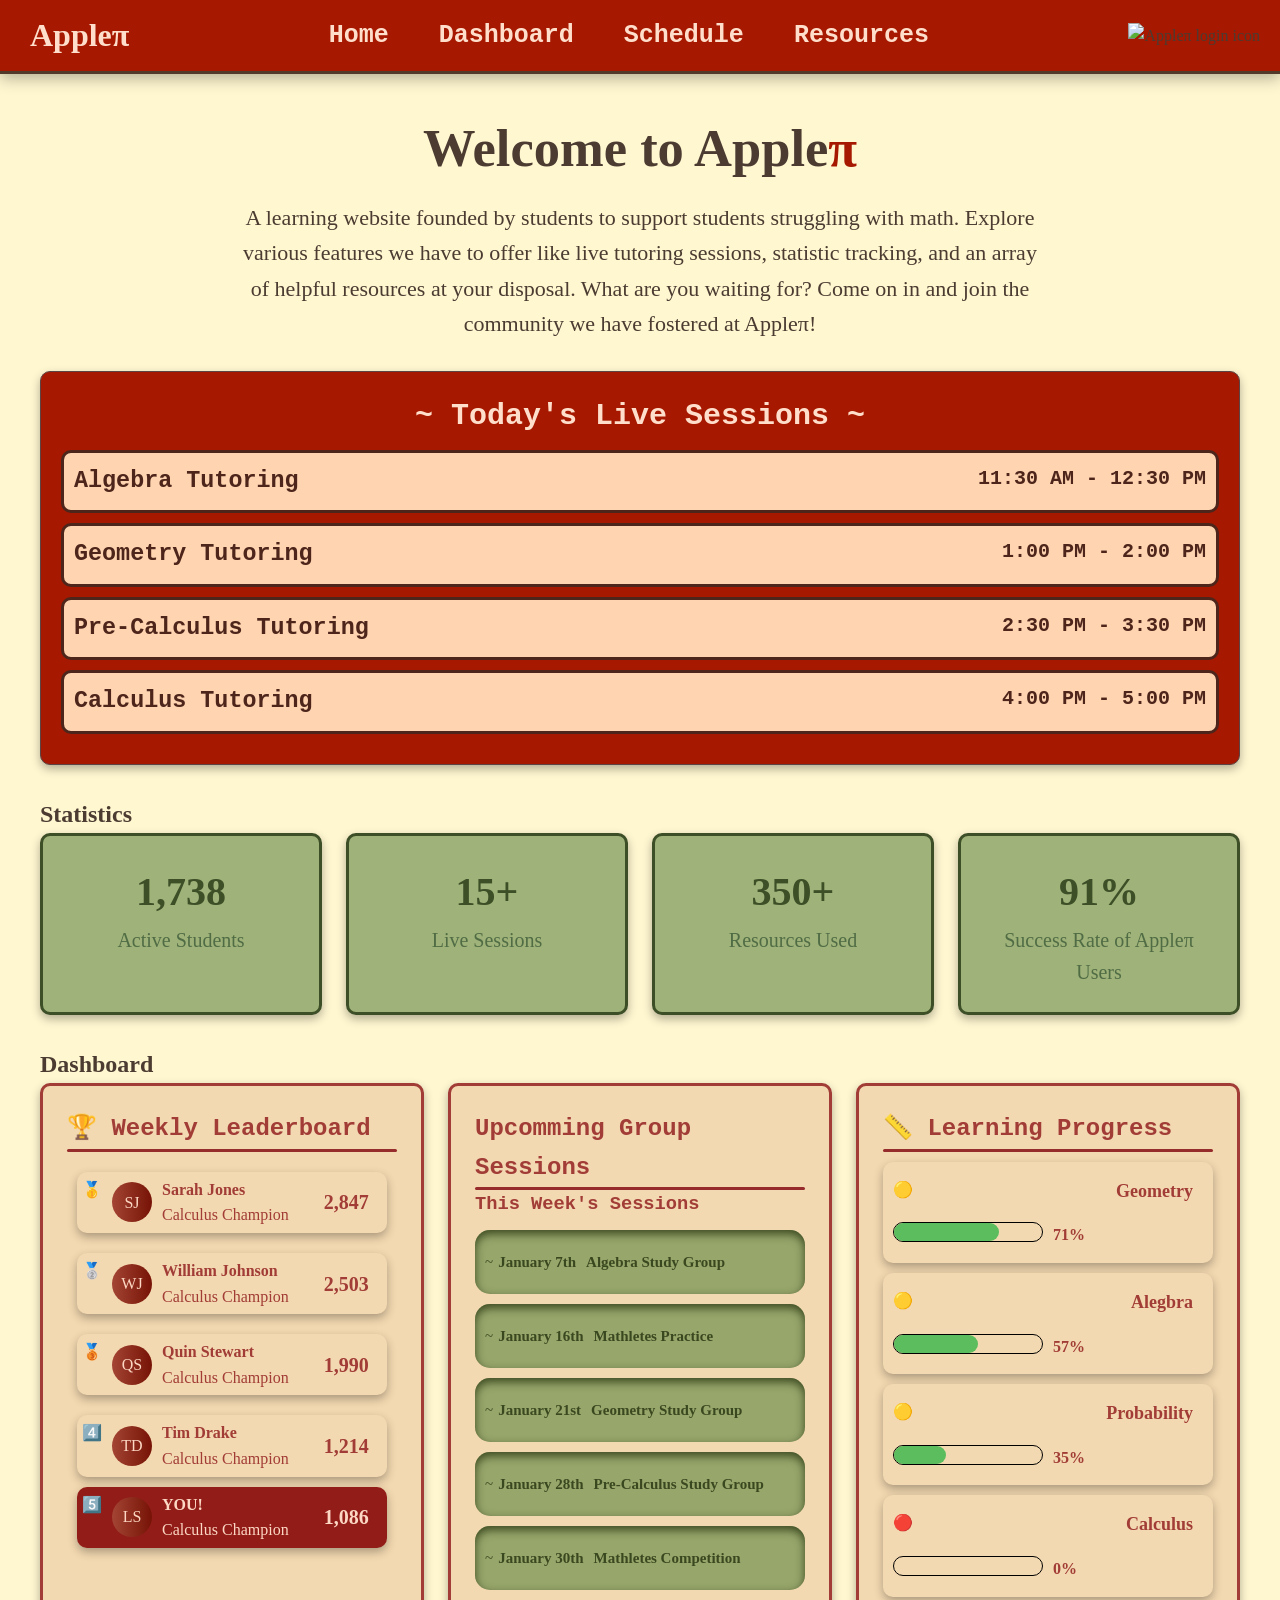
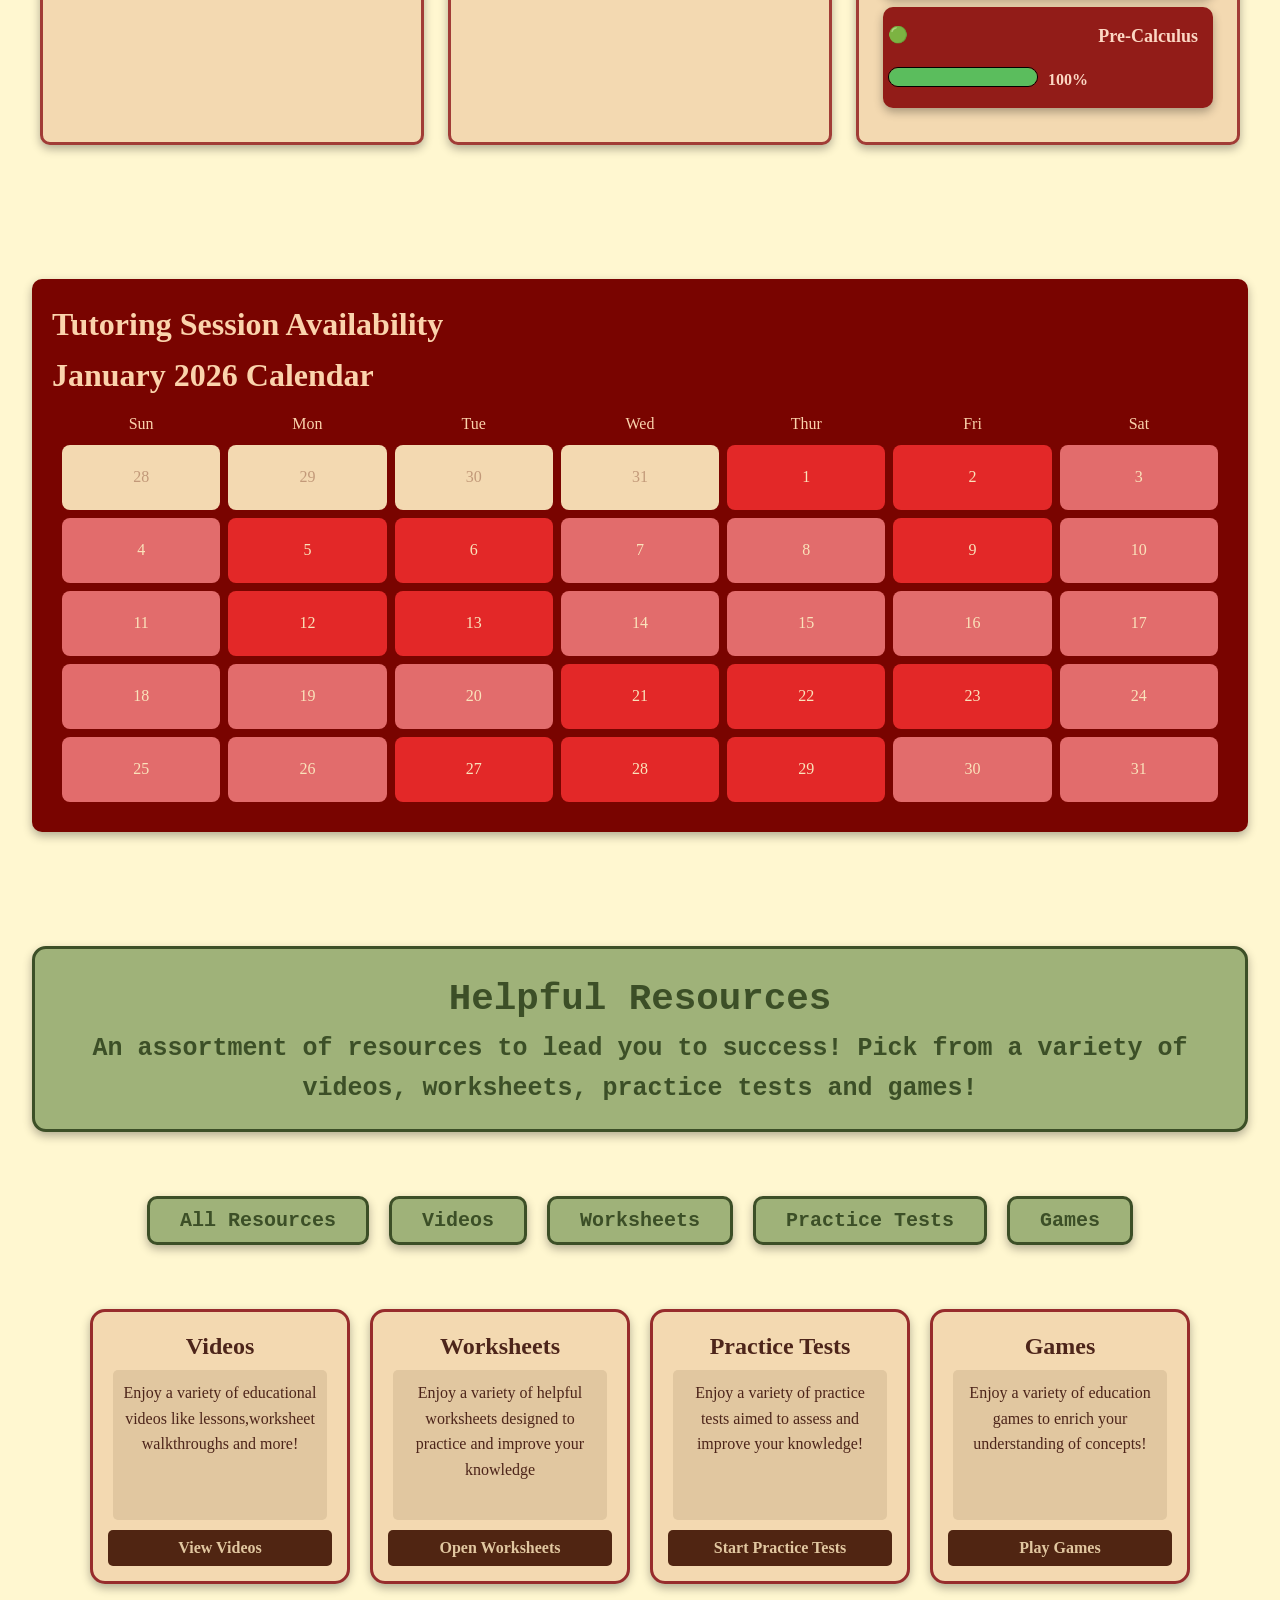
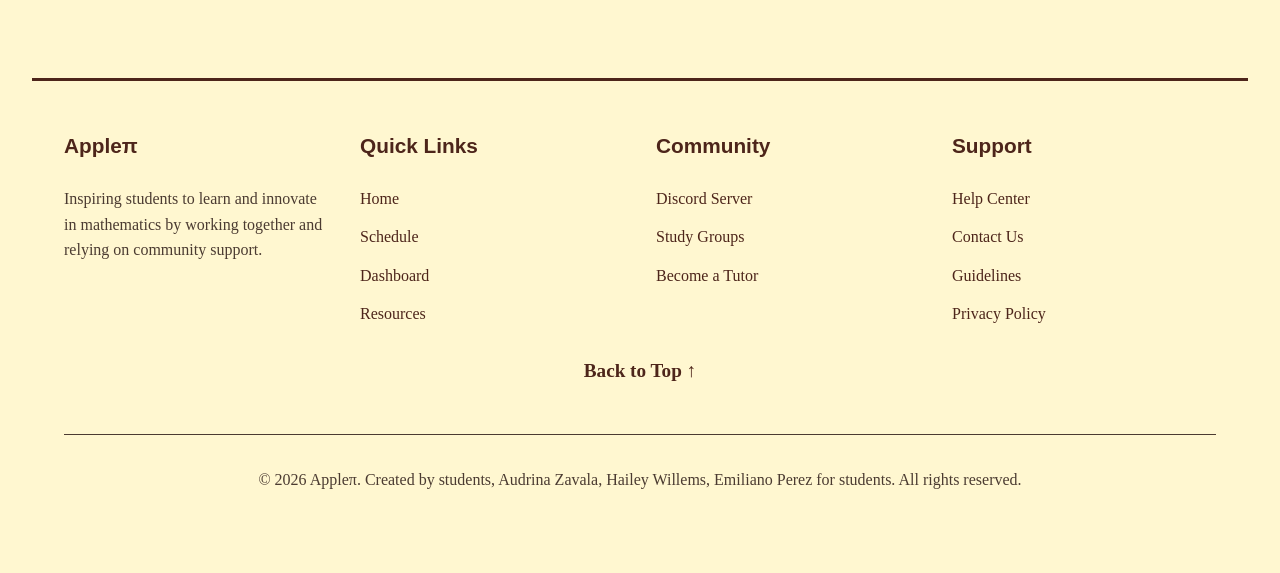
==== FBLA.html @ 8307cfd7 "Add files via upload" ====
<!DOCTYPE html>
<html lang="en">
<head>
  <meta charset="UTF-8">
  <meta name="viewport" content="width=device-width, initial-scale=1.0">
  <title>Appleπ</title>
  <link rel="stylesheet" href="styles.css">
  <!-- Special Fonts-->

 <!-- End of Special Fonts-->
</head>

<body>


  <header>
    <!-- HEADER -->
    <div class="nav-container" aria-label="Main navigation">
        <div class="name">Appleπ</div>
        <!-- NAVIGATION BAR -->
        <ul id="nav-links">
            <li><a href="#home">Home</a></li>
            <li><a href="#dashboard">Dashboard</a></li>
            <li><a href="#schedule">Schedule</a></li>
            <li><a href="#resources">Resources</a></li>
        </ul>
        <button id="hamburger" aria-label="Open navigation menu" onclick="toggleMenu()">
            <svg xmlns="http://www.w3.org/2000/svg" width="30" height="30" fill="currentColor" class="bi bi-list" viewBox="0 0 16 16">
                <path fill-rule="evenodd" d="M2.5 12a.5.5 0 0 1 .5-.5h10a.5.5 0 0 1 0 1H3a.5.5 0 0 1-.5-.5m0-4a.5.5 0 0 1 .5-.5h10a.5.5 0 0 1 0 1H3a.5.5 0 0 1-.5-.5m0-4a.5.5 0 0 1 .5-.5h10a.5.5 0 0 1 0 1H3a.5.5 0 0 1-.5-.5"/>
            </svg>
        </button>
        <div class="login-container">
            <img src="images/Red and White Minimalist Apple Logo.png" alt="Appleπ login icon" class="login-icon">
            <div class="login-middle">
                <div class="login-text">Log In</div>
            </div>
        </div>
    </div>
  </header>


<main id="home" id="top">
<div class="container">

   <section class="top">
      <h1>Welcome to Apple<div class="pi">π</div></h1>
      <p class="description"> A learning website founded by students to support students struggling with math. Explore various features we have to offer like live tutoring sessions, statistic tracking, and an array of helpful resources at your disposal. What are you waiting for? Come on in and join the community we have fostered at Appleπ!</p>
    </section>

<!-- TODAY'S SECTIONS -->
    <div class="sessions-area">
        <h2>~ Today's Live Sessions ~</h2>
        <div class="sessions">
            <h3>Algebra Tutoring</h3>
            <p>11:30 AM - 12:30 PM</p>
        </div>
        <div class="sessions">
            <h3>Geometry Tutoring</h3>
            <p>1:00 PM - 2:00 PM</p>
        </div>
        <div class="sessions">
            <h3>Pre-Calculus Tutoring</h3>
            <p>2:30 PM - 3:30 PM</p>
        </div>
        <div class="sessions">
            <h3>Calculus Tutoring</h3>
            <p>4:00 PM - 5:00 PM</p>
        </div>
    </div>



<!-- STATS SECTION -->
    <section class="stats">
        <h1>Statistics</h1>
        <div class="stats-grid">
            <div class="stat">
                <h2>1,738</h2>
                <p>Active Students</p>
            </div>
            <div class="stat">
                <h2>15+</h2>
                <p>Live Sessions</p>
            </div>
            <div class="stat">
                <h2>350+</h2>
                <p>Resources Used</p>
            </div>
            <div class="stat">
                <h2>91%</h2>
                <p>Success Rate of Appleπ Users</p>
            </div>
        </div>
    </section>



<!--DASHBOARD SECTION-->
    <section id="dashboard">
        <h1>Dashboard</h1>
        <div class="dashboard-grid">
            <div class="leader-board">
                <h2>🏆 Weekly Leaderboard</h2>
                <hr>
                <div class="leaders">
                    🥇
                    <div class="circle">SJ</div>
                    <div class="dashboard-info">
                        <p><strong>Sarah Jones</strong> <br>Calculus Champion</p>
                        <p class="number">2,847</p>
                    </div>
                </div>
                <div class="leaders">
                    🥈
                    <div class="circle">WJ</div>
                    <div class="dashboard-info">
                        <p><strong>William Johnson</strong> <br>Calculus Champion</p>
                        <p class="number">2,503</p>
                    </div>
                </div>
                <div class="leaders">
                    🥉
                    <div class="circle">QS</div>
                    <div class="dashboard-info">
                        <p><strong>Quin Stewart</strong> <br>Calculus Champion</p>
                        <p class="number">1,990</p>
                    </div>
                </div>
                <div class="leaders">
                    4️⃣
                    <div class="circle">TD</div>
                    <div class="dashboard-info">
                        <p><strong>Tim Drake</strong> <br>Calculus Champion</p>
                        <p class="number">1,214</p>
                    </div>
                </div>
                <div class="leaders-you">
                    5️⃣
                    <div class="circle">LS</div>
                    <div class="dashboard-info">
                        <p><strong>YOU!</strong> <br>Calculus Champion</p>
                        <p class="number">1,086</p>
                    </div>
                </div>
            </div>

            <div class="group-board">
                    <h2>Upcomming Group Sessions</h2>
                    <hr>
                    <h3>This Week's Sessions</h3>
                    
                <div class="future">
                    <div class="events">
                        <p class="dash">~</p>
                        <p class="dashboard-date">January 7th</p>
                        <p class="event-item">Algebra Study Group</p>
                    </div>

                    <div class="events">
                        <p class="dash">~</p>
                        <p class="dashboard-date">January 16th</p>
                        <p class="event-item">Mathletes Practice</p>
                    </div>

                    <div class="events">
                        <p class="dash">~</p>
                        <p class="dashboard-date">January 21st</p>
                        <p class="event-item">Geometry Study Group</p>
                    </div>

                    <div class="events">
                        <p class="dash">~</p>
                        <p class="dashboard-date">January 28th</p>
                        <p class="event-item">Pre-Calculus Study Group</p>
                    </div>

                    <div class="events">
                        <p class="dash">~</p>
                        <p class="dashboard-date">January 30th</p>
                        <p class="event-item">Mathletes Competition</p>
                    </div>
            </div>

        </div>

        <!-- Learning Progress Section-->
             <div class="progress-board">
                <h2>📏 Learning Progress </h2>
                <hr>
                <div class="progress">
                    🟡
                    <div class="progress-name">Geometry</div>
                    <div class="dashboards-stats">
                        <div class="bar-border">
                            <div class="bar-completed-71"></div>
                        </div>
                        <p class="percent">71%</p>
                    </div>
                </div>
                
                <div class="progress">
                    🟡
                    <div class="progress-name">Alegbra</div>
                    <div class="dashboards-stats">
                        <div class="bar-border">
                            <div class="bar-completed-57"></div>
                        </div>
                        <p class="percent">57%</p>
                    </div>
                </div>
                <div class="progress">
                    🟡
                    <div class="progress-name">Probability</div>
                    <div class="dashboards-stats">
                        <div class="bar-border">
                            <div class="bar-completed-35"></div>
                        </div>
                        <p class="percent">35%</p>
                    </div>
                </div>
                <div class="progress">
                    🔴
                    <div class="progress-name">Calculus</div>
                    <div class="dashboards-stats">
                        <div class="bar-border"></div>
                        <p class="percent">0%</p>
                    </div>
                </div>
                <div class="progress-completed">
                    🟢
                    <div class="progress-name">Pre-Calculus</div>
                    <div class="dashboards-stats">
                        <div class="bar-border">
                            <div class="bar-completed-100"></div>
                        </div>
                        <p class="percent">100%</p>
                    </div>
                </div>
            </div>

        <!-- Learning Progress end -->
        
    </section>
    </div>




<!-- CALENDAR SECTION -->
<div class="calendar-section" id="schedule">
    <h1>Tutoring Session Availability</h1>
    <h1>January 2026 Calendar</h1>
      <div class="calendar-grid">
        <div class="day-name">Sun</div>
        <div class="day-name">Mon</div>
        <div class="day-name">Tue</div>
        <div class="day-name">Wed</div>
        <div class="day-name">Thur</div>
        <div class="day-name">Fri</div>
        <div class="day-name">Sat</div>
        <div class="calendar-date-inactive">28</div>
        <div class="calendar-date-inactive">29</div>
        <div class="calendar-date-inactive">30</div>
        <div class="calendar-date-inactive">31</div>
        <div class="calendar-date-scheduled">1
            <span class="tooltip">Scheduled day</span>
        </div>
        <div class="calendar-date-scheduled">2
            <span class="tooltip">Scheduled day</span>
        </div>
        <div class="calendar-date">3
            <span class="tooltip">Unscheduled day</span>
        </div>
        <div class="calendar-date">4
            <span class="tooltip">Unscheduled day</span>
        </div>
        <div class="calendar-date-scheduled">5
            <span class="tooltip">Scheduled day</span>
        </div>
        <div class="calendar-date-scheduled">6
            <span class="tooltip">Scheduled day</span>
        </div>
        <div class="calendar-date">7
            <span class="tooltip">Unscheduled day</span>
        </div>
        <div class="calendar-date">8
            <span class="tooltip">Unscheduled day</span>
        </div>
        <div class="calendar-date-scheduled">9
            <span class="tooltip">Scheduled day</span>
        </div>
        <div class="calendar-date">10
            <span class="tooltip">Uncheduled day</span>
        </div>
        <div class="calendar-date">11
            <span class="tooltip">Unscheduled day</span>
        </div>
        <div class="calendar-date-scheduled">12
            <span class="tooltip">Scheduled day</span>
        </div>
        <div class="calendar-date-scheduled">13
            <span class="tooltip">Scheduled day</span>
        </div>
        <div class="calendar-date">14
            <span class="tooltip">Unscheduled day</span>
        </div>
        <div class="calendar-date">15
            <span class="tooltip">Unscheduled day</span>
        </div>
        <div class="calendar-date">16
            <span class="tooltip">Unscheduled day</span>
        </div>
        <div class="calendar-date">17
            <span class="tooltip">Unscheduled day</span>
        </div>
        <div class="calendar-date">18
            <span class="tooltip">Unscheduled day</span>
        </div>
        <div class="calendar-date">19
            <span class="tooltip">Unscheduled day</span>
        </div>
        <div class="calendar-date">20
            <span class="tooltip">Unscheduled day</span>
        </div>
        <div class="calendar-date-scheduled">21
            <span class="tooltip">Scheduled day</span>
        </div>
        <div class="calendar-date-scheduled">22
            <span class="tooltip">Scheduled day</span>
        </div>
        <div class="calendar-date-scheduled">23
            <span class="tooltip">Scheduled day</span>
        </div>
        <div class="calendar-date">24
            <span class="tooltip">Unscheduled day</span>
        </div>
        <div class="calendar-date">25
            <span class="tooltip">Unscheduled day</span>
        </div> 
        <div class="calendar-date">26
            <span class="tooltip">Unscheduled day</span>
        </div>
        <div class="calendar-date-scheduled">27
            <span class="tooltip">Scheduled day</span>
        </div>
        <div class="calendar-date-scheduled">28
            <span class="tooltip">Scheduled day</span>
        </div>
        <div class="calendar-date-scheduled">29
            <span class="tooltip">Scheduled day</span>
        </div>
        <div class="calendar-date">30
            <span class="tooltip">Unscheduled day</span>
        </div>
        <div class="calendar-date">31
            <span class="tooltip">Unscheduled day</span>
        </div>
      </div>
</div>


    <!-- Head of Helpful Resources -->
    <div class="resource-head" id="resources">
    <h2>Helpful Resources</h2>
    <p > An assortment of resources to lead you to success! Pick from a variety of videos, worksheets, practice tests and games!</p>
    </div>

    <!-- Resource Mini tabs Section-->
    <div class="resource-tabs">
        <button class="tabs"> All Resources </button>
        <button class="tabs"> Videos </button>
        <button class="tabs"> Worksheets </button>
        <button class="tabs"> Practice Tests </button>
        <button class="tabs"> Games </button>
    </div>

    <!-- Resource Box Sections-->
<div class="resource-container">
    <div class="resource-items">
        <h2>Videos</h2>
        <div class="resource-description">
            Enjoy a variety of educational videos like lessons,worksheet walkthroughs and more!
        </div>
        <div class="item3">
            View Videos
        </div>
    </div>


    <div class="resource-items">
        <h2>Worksheets</h2>
        <div class="resource-description">
            Enjoy a variety of helpful worksheets designed to practice  and improve your knowledge
        </div>
        <div class="item3">
            Open Worksheets
        </div>
    </div>

    <div class="resource-items">
        <h2>Practice Tests</h2>
        <div class="resource-description">
            Enjoy a variety of practice tests aimed to assess and improve your knowledge!
        </div>
        <div class="item3">
            Start Practice Tests
        </div>
    </div>

    <div class="resource-items">
        <h2>Games</h2>
        <div class="resource-description">
            Enjoy a variety of education games to enrich your understanding of concepts! </div>
        <div class="item3">
            Play Games
        </div>
    </div>

</div>
<!-- End Of Emiliano's Section-->

<!-- FOOTER -->
  <footer>
    <div class="footer-content">
            <div class="footer-section">
                <h4>Appleπ</h4>
                <p>Inspiring students to learn and innovate in mathematics by working together and relying on community support.</p>
            </div>
            <div class="footer-section">
                <h4>Quick Links</h4>
                <ul>
                    <li><a href="#home" onclick="showPage('home')">Home</a></li>
                    <li><a href="#schedule" onclick="showPage('schedule')">Schedule</a></li>
                    <li><a href="#dashboard" onclick="showPage('dashboard')">Dashboard</a></li>
                    <li><a href="#resources" onclick="showPage('resources')">Resources</a></li>
                </ul>
            </div>
            <div class="footer-section">
                <h4>Community</h4>
                <ul>
                    <li><a href="#">Discord Server</a></li>
                    <li><a href="#">Study Groups</a></li>
                    <li><a href="#">Become a Tutor</a></li>
                </ul>
            </div>
            <div class="footer-section">
                <h4>Support</h4>
                <ul>
                    <li><a href="#">Help Center</a></li>
                    <li><a href="#">Contact Us</a></li>
                    <li><a href="#">Guidelines</a></li>
                    <li><a href="#">Privacy Policy</a></li>
                </ul>
            </div>
        </div>
        <!--Back to top button and Footer Bottom section-->
        <div class="back-to-top">
            <a href="#top">Back to Top ↑</a>
        </div>
    <div class="footer-bottom">
        <p>&copy; 2026 Appleπ. Created by students, Audrina Zavala, Hailey Willems, Emiliano Perez for students. All rights reserved.</p>
    </div>
  </footer>
</main>

  <script src="script.js"></script>

</body>
</html>
---- styles.css ----
* {
  margin: 0;
  padding: 0;
  box-sizing: border-box;
}

body {
  line-height: 1.6;
  color:  #4b3b31;
  min-height: auto;
}

/* HEADER */
header {
  border-bottom: 3px solid #513a29;
  background-color: #a61900;
  position: sticky;
  top: 0;
  z-index: 100;
  padding: 10px 20px;
  box-shadow: 0 4px 15px rgba(0, 0, 0, 0.3);
}

.name{
  color: #ffdfcb;
  font-size: 2rem;
  font-weight: 700;
  /* text-transform: uppercase; */
  padding-left: 10px;
  /*Font*/
  font-family: 
  /* font-weight: 400; */
  /* font-style: normal; */
}


/* NAV */
.nav-container{
    display: flex;
    justify-content: space-between;
    align-items: center;
}

#nav-links{
    list-style: none;
    display: flex;
    gap: 50px;
    font-family: 'Courier New', Courier, monospace;
}

#hamburger{
    display: none;
    justify-self:end ;
    border: none;
    background: none;
  
}

@media only screen and (max-width: 870px){
    .name{
       flex: 1;
    }
    .nav-container{
     justify-content: end;
        
         padding: 15px;
         flex-wrap: wrap;
    }
    #nav-links{
        display: none;
        flex-direction: column;
        width: 100%;
        gap: 10px;
        order: 3;
        margin-top: 10px;
    }
    #hamburger{
        display: block;
        cursor: pointer;
        color: #ffdfcb;
        padding-right: 20px;
    }
}

#nav-links a {
    color: #ffdfcb;
    font-size: 25px;
    text-decoration: none;
    position: relative;
    font-weight: bold;
    transition: transform 0.5s, color 0.5s;
}

#nav-links a:hover{
    color: #8bc965;
    text-decoration: underline;
    transform: scale(1.1);
}
#nav-links a:active{
    color: #506c45;
    text-decoration: underline;
    transition: none;
}

/*Log in button section*/
.login-container{
    position: relative;
}

.login-icon{
    width: 100px;
    height: 100px;
    cursor: pointer;
}
.login-middle{
    transition: .5s ease;
    opacity: 0;
    position: absolute;
    top: 50%;
    left: 50%;
    transform: translate(-50%, -50%);
    text-align: center;
    width: 65px;
}
.login-container:hover .login-middle{
  opacity: 1;
}
.login-text{
    color: white;
    font-size: 14px;
    padding: 2px 5px;
    background-color: rgba(0, 0, 0, 0.6);
    border-radius: 5px;
    cursor: pointer;
}

/*Top*/
main{
  padding: 2rem;
  display: flex;
  flex-direction: column;
  gap: 4rem;
  background-color: #fff7d0;
}

.container{
  max-width: 1200px;
  width: 100%;
  margin: 0 auto;
}

.top {
  max-width: 800px;
  margin: auto;
  font-size: 35px;
}
.top h1{
  display: flex;
  justify-content: center;
}
.pi{
  color: #a61900;
}

.description{
  font-size: 22px;
  margin: 10px 0 30px;
  text-align: center;
  /* font-family: 'Courier New', Courier, monospace; */
}


/*Todays Sessions*/

.sessions-area{
  border: 1px solid #5b4443;
  background-color: #a61900;
  color: #5b4443;
  padding: 20px;
  border-radius: 10px;
  margin-bottom: 30px;
  box-shadow: 0 4px 10px rgba(0, 0, 0, 0.3);
  font-family: 'Courier New', Courier, monospace;
}
.sessions-area h2{
  text-align: center;
  margin-bottom: 10px;
  font-size: 30px;
  font-weight: bold;
  color: #ffdfcb;
}
.sessions{
  display: flex;
  justify-content: space-between;
  border: 3px solid #4D251A;
  background-color: #ffd4b1;
  color: #4D251A;
  padding: 10px;
  font-size: 20px;
  font-weight: bold;
  margin-bottom: 10px;
  transition: background-color 0.2s, transform 0.2s; 
  cursor: pointer;
  border-radius: 10px;
}

.sessions:hover{
  background-color: #ebc196;
  transform: scale(1.02);
}



/*Stats Section*/
.stats-grid{
  display: grid; 
  grid-template-columns: repeat(auto-fit, minmax(220px, 1fr));
  gap: 1.5rem;
  padding-bottom: 30px;
}

.stat {
  padding: 1.5rem;
  border-radius: 10px;
  border: 3.5px solid #3c4f27;
  background-color: #9FB279;
  cursor: pointer;
  transition: transform 0.5s, box-shadow 0.5s;
  box-shadow: 0 4px 10px rgba(0, 0, 0, 0.3);
  text-align: center;
}

.stat:hover{
  transform: translateY(-5px);
  box-shadow: 0 8px 20px #3a481f;
}

.stat h2{
  font-size: 40px;
  color: #3c4f27;
}
.stat p{
  font-size: 20px;
  color: #506c45;
}


/*Dashboard*/

.dashboard-grid {
  display: grid;
  grid-template-columns: repeat(auto-fit, minmax(220px, 1fr));
  gap: 1.5rem;
  margin-bottom: 50px;
}
.leader-board, .progress-board, .group-board {
  padding: 1.5rem;
  border-radius: 10px;
  background-color: #f3d9b1;
  color: #A13C36;
  border: 3.5px solid;
  cursor: unset;
  transition: transform 0.5s, box-shadow 0.5s;
  box-shadow: 0 4px 10px rgba(0, 0, 0, 0.3);
}
.leader-board h2, .progress-board h2, .group-board h2, h3{
  font-family: 'Courier New', Courier, monospace;
}
.leader-board hr, .progress-board hr, .group-board hr{
  height: 3px;
  background-color: rgb(151, 44, 44);
  border: none;
  border-radius: 10px;
}
.progress-board:hover, .leader-board:hover, .group-board:hover{ 
  transform: translateY(-5px);
  box-shadow: 0 8px 20px #4D251A;
}
.leaders{
    padding: 5px;
    margin: 10px;
    margin-top: 20px;
    border-radius: 10px;
    box-shadow: 0 4px 10px rgba(0, 0, 0, 0.3);
    background-color: #f3d9b1;
    display: flex;
    gap: 10px;
    transition: transform 0.5s, background-color 0.5s, border-left 0.3s;
}
.leaders:hover{
  background-color: #d5bc97;
  border-left: 5px solid #A13C36;
  transform: translateX(5px);
}

.leaders-you{
    padding: 5px;
    margin: 10px;
    border-radius: 10px;
    background-color: #921c18;
    color: rgb(252, 215, 195);
    box-shadow: 0 4px 10px rgba(0, 0, 0, 0.3);
    display: flex;
    gap: 10px;
    transition: transform 0.5s, background-color 0.5s, border-left 0.3s;
}
.leaders-you:hover{
  background-color: #6f1310;
  border-left: 5px solid #511616;
  transform: translateX(5px);
}

.circle{
    color: rgb(252, 215, 195);
    background: linear-gradient(to right, #a34434, #761306);
    border-radius: 50%;
    width: 40px;
    height: 40px;
    display: flex;
    justify-content: center;
    align-items: center;
    align-self: center;
}
.dashboard-info{
  display: flex;
  justify-content: space-between;
  align-items: center;
  flex-wrap: wrap;
}
.number{
  font-size: 20px;
  font-weight: bold;
  padding-left: 35px;
}

/*Upcoming Events*/
.events{
 background-color: #97a66b;
 color: #3a481f;
 border-radius: 15px;
 display: flex;
 padding: 20px 10px;
 font-size: 15px;
  box-shadow: 0 4px 10px #3a481f inset;
  margin: 10px 0;
}
.dash{
  padding-right: 5px;
  /* font-size: 15px;
  margin-right: 10px; */
}
.dashboard-date{
  padding-right: 10px;
  font-weight: bolder;
}

.event-item{
  font-weight: bold;
}

/* Learning Progress*/
.progress-board{
  padding: 1.5rem;
  border-radius: 10px;
  background-color: #f3d9b1;
  color: #A13C36;
  border: 3.5px solid;
  cursor: pointer;
  transition: transform 0.5s, box-shadow 0.5s;
  box-shadow: 0 4px 10px rgba(0, 0, 0, 0.3);
}
.progress{
    padding: 15px 10px; 
    border-radius: 10px;
    box-shadow: 0 4px 10px rgba(0, 0, 0, 0.3);
    background-color: #f3d9b1;
    transition: background-color 0.5s;
    margin: 10px 0;
    transition: transform 0.5s, background-color 0.5s, border-left 0.3s;
}
.progress:hover{
  background-color: #d5bc97;
  border-left: 5px solid #A13C36;
  transform: translateX(5px);
}
.dashboards-stats{
  display: flex;
  margin-top: 20px;
}

.progress-completed{
    padding: 15px 5px; 
    margin: 10px;
    border-radius: 10px;
    background-color: #921c18;
    color: rgb(252, 215, 195);
    box-shadow: 0 4px 10px rgba(0, 0, 0, 0.3);
    transition: background-color 0.5s;
    margin: 10px 0;
    transition: transform 0.5s, background-color 0.5s, border-left 0.3s;
}
.progress-completed:hover{
  background-color: #6f1310;
  border-left: 5px solid blue;
}
.progress-name{
  font-size: large;
  font-weight: 700;
  float: inline-end;
  padding-right: 10px;
}
.bar-border{
  width: 150px;
  height: 20px;
  border: 1px solid black;
  border-radius: 10px;
  margin-right: 10px;
}
.bar-completed-71{
  background-color: rgb(91, 189, 93);
  height: 18px;
  width: 71%;
  border-radius: 10px;
}
.bar-completed-57{
  background-color: rgb(91, 189, 93);
  height: 18px;
  width: 57%;
  border-radius: 10px;
}
.bar-completed-35{
  background-color: rgb(91, 189, 93);
  height: 18px;
  width: 35%;
  border-radius: 10px;
}
.bar-completed-100{
  background-color: rgb(91, 189, 93);
  height: 18px;
  width: 100%;
  border-radius: 10px;
}
.percent{
  font-weight: bold;
}
/* End of Learning Progress*/


/*Calendar Section*/
.tooltip{
  visibility: hidden;
  width: 120px;
  background-color: #4D251A;
  color: #fff7d0;
  text-align: center;
  border-radius: 6px;
  padding: 5px 0;
  position: absolute;
  z-index: 1;
  bottom: 110%; /* Position the tooltip above the text */
  left: 50%;
  margin-left: -60px;
  opacity: 0;
  transition: opacity 0.3s;
}
.calendar-date:hover .tooltip, .calendar-date-scheduled:hover .tooltip{
  visibility: visible;
  opacity: 1;
}
 .calendar-section{
    background-color: #790400;
    margin: 20px 0;
    padding: 20px;
    /* border: 2px solid black; */
    border-radius: 10px;
    color: #FBD3AC;
    box-shadow: 0 4px 10px rgba(0, 0, 0, 0.3);
  margin-bottom: 50px;
}
.calendar-section h2{
    margin-bottom: 10px;
    font-size: 30px;
    font-weight: bold;
}
.calendar-grid{
    display: grid;
    grid-template-columns: repeat(7, 1fr);
    gap: 0.5rem;
    padding: 10px;
    height: 45vh;
    width: auto;
    height: fit-content;
}
.calendar-grid>div{
    text-align: center;
    align-content: center;
    border-radius: 8px;
    width: 100%;
}
.day{
    text-align: center;
    color: #FBD3AC;
    font-size: 20px;
    padding-top: 15px;
}
.calendar-date {
    display: flex;
    justify-content: center;
    align-items: center;
  height: 65px;
  border-radius: 5px;
  padding: 0.75rem;
  background-color: #e26c6c;
  color: #FAE3BB;
  cursor: pointer;
  transition: background-color 0.2s, transform 0.2s;
}
.calendar-date:hover{
    background-color: #b34e4e;
    transform: scale(1.03);
}
.calendar-date-inactive{
    display: flex;
    justify-content: center;
    align-items: center;
    height: 65px;
    border-radius: 5px;
    padding: 0.75rem;
    background-color: #f3d9b1;
    color: #c29979;
    cursor: pointer;
    transition: transform 0.2s;
}
.calendar-date-inactive:hover{
    transform: scale(1.03);
}
.calendar-date-scheduled{
    display: flex;
    justify-content: center;
    align-items: center;
    height: 65px;
    border-radius: 5px;
    padding: 0.75rem;
    background-color: #e32828;
    color: #FAE3BB;
    cursor: pointer;
    transition: background-color 0.2s, transform 0.2s;
}
.calendar-date-scheduled:hover{
    background-color: #c02222;
    transform: scale(1.03);
}



/* RESOURCES */

.resource-head{
    font-size: 25px;
    padding: 20px;
    /* margin: 30px 0; */
    text-align: center;
    background-color: #9FB279;
    color: #3c4f27;
    border: 3.5px solid #3c4f27;
    border-radius: 14px;
    box-shadow: 0 4px 10px rgba(0, 0, 0, 0.3);
    font-family: 'Courier New', Courier, monospace;
}

.resource-head{
  font-weight: bolder;
}

.resource-tabs {
    display: flex;
    justify-content: center;
    gap: 20px;
}

.tabs{ 
    padding: 10px 30px;
    border-radius: 10px;
    color: #3c4f27;
    border: 3px solid #3c4f27;
    background-color: #9FB279;
    display: flex;
    justify-content: center;
    align-items: center;
    cursor: pointer;
    transition: transform 0.3s, background-color 0.3s, color 0.3s;
    box-shadow: 0 4px 10px rgba(0, 0, 0, 0.3);
    font-family: 'Courier New', Courier, monospace;
    font-size: 20px;
    font-weight: 700;
}
.tabs:hover{
    background-color: #3c4f27;
    color: #fff7d0;
    transform: scale(1.1);
}

.resource-container{
    display: flex;
    gap: 20px;
    justify-content: center;
    flex-wrap: wrap;
}

.resource-items{
    padding: 15px;
    text-align: center;
    background-color: #f3d9b1;
    color: #4D251A;
    width: 260px;
    border-radius: 15px;
    border: 3.5px solid rgb(151, 44, 44);;
    margin-bottom: 30px;
    box-shadow: 0 4px 10px rgba(0, 0, 0, 0.3);
} 

.resource-description{
    padding: 10px;
    margin: 5px;
    border-radius: 5px;
    height: 150px;
  background-color: #e1c7a0;
}

.item3 {
    padding: 5px;
    margin-top: 10px;
    background-color: #502512;
    color: #e1c7a0;
    border-radius: 5px;
    font-weight: bold;
    cursor: pointer;
    transition: transform 0.3s, background-color 0.3s, color 0.3s;
}
.item3:hover{
    background: linear-gradient(90deg, #2c1202, rgb(81, 27, 12));
    color: #fff7d0;
    transform: scale(1.02);
}



/* Footer */
footer {
   background-color: #fff7d0;
   padding: 3rem 2rem;
   border-top: 3px solid #4D251A;
}

.footer-content {
   max-width: 1400px;
   margin: 0 auto;
   display: grid;
   grid-template-columns: repeat(auto-fit, minmax(250px, 1fr));
   gap: 2rem;
}

.footer-section h4 {
  font-family: 'Syne', sans-serif;
  font-size: 1.3rem;
  margin-bottom: 1.5rem;  
  color: #4D251A;
}

.footer-section ul {
  list-style: none;
}

.footer-section ul li {
  margin-bottom: 0.8rem;        
}

.footer-section a {
  color: #4D251A;
  text-decoration: none;        
}

.footer-section a:hover {
  color: #AA333C;        
}

.back-to-top{
  text-decoration: none;
  color: #4D251A;
  font-weight: bold;
  text-align: center;
  margin: 1rem;
}
.back-to-top a{
  font-size: 1.2rem;
  color: #4D251A;
  text-decoration: none;
}
.back-to-top a:hover{
  color: #AA333C;
  text-decoration: underline;
}
.back-to-top a:active{
  color: #6E1A1F;
  text-decoration: underline;
}
.back-to-top a:visited{
  color: rgb(55, 92, 1);
}

.footer-bottom {
  max-width: 1400px;
  margin: 3rem auto 0;
  padding-top: 2rem;
  border-top: 1px solid;
  text-align: center;  
}
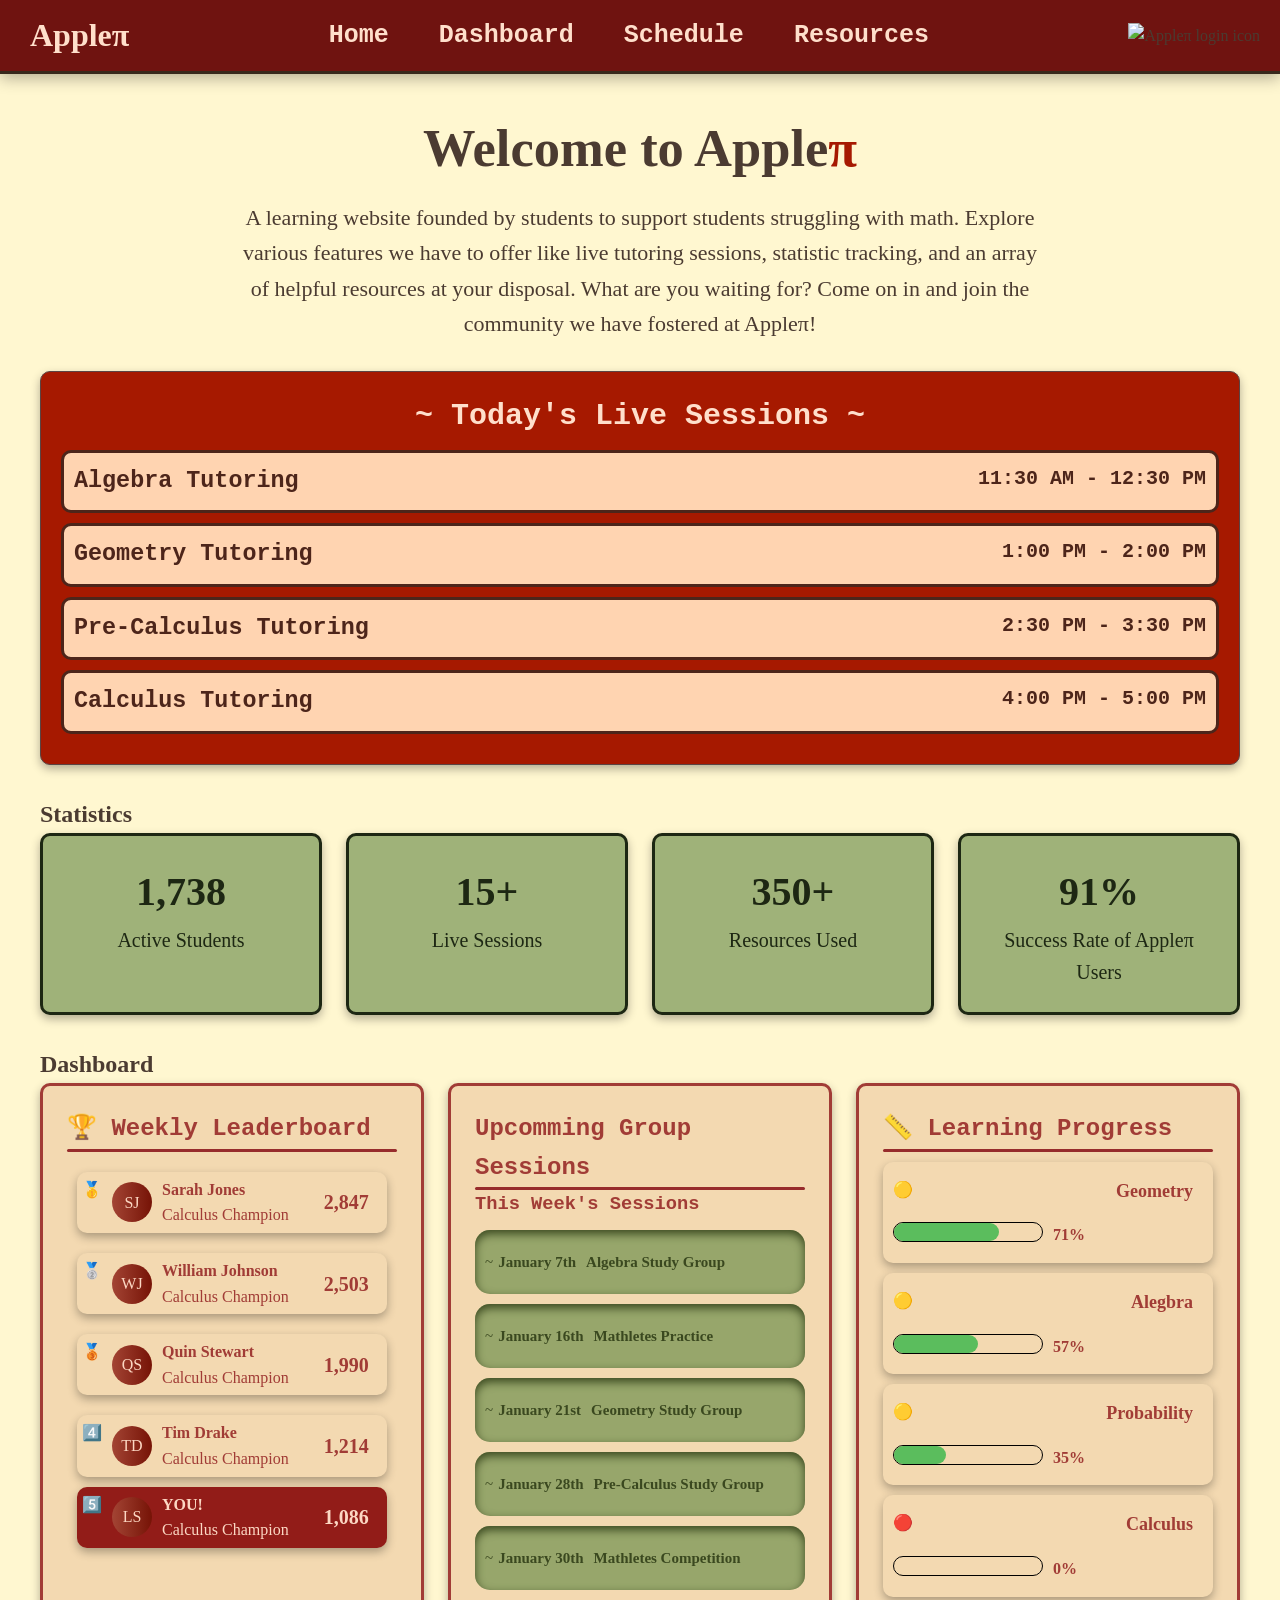
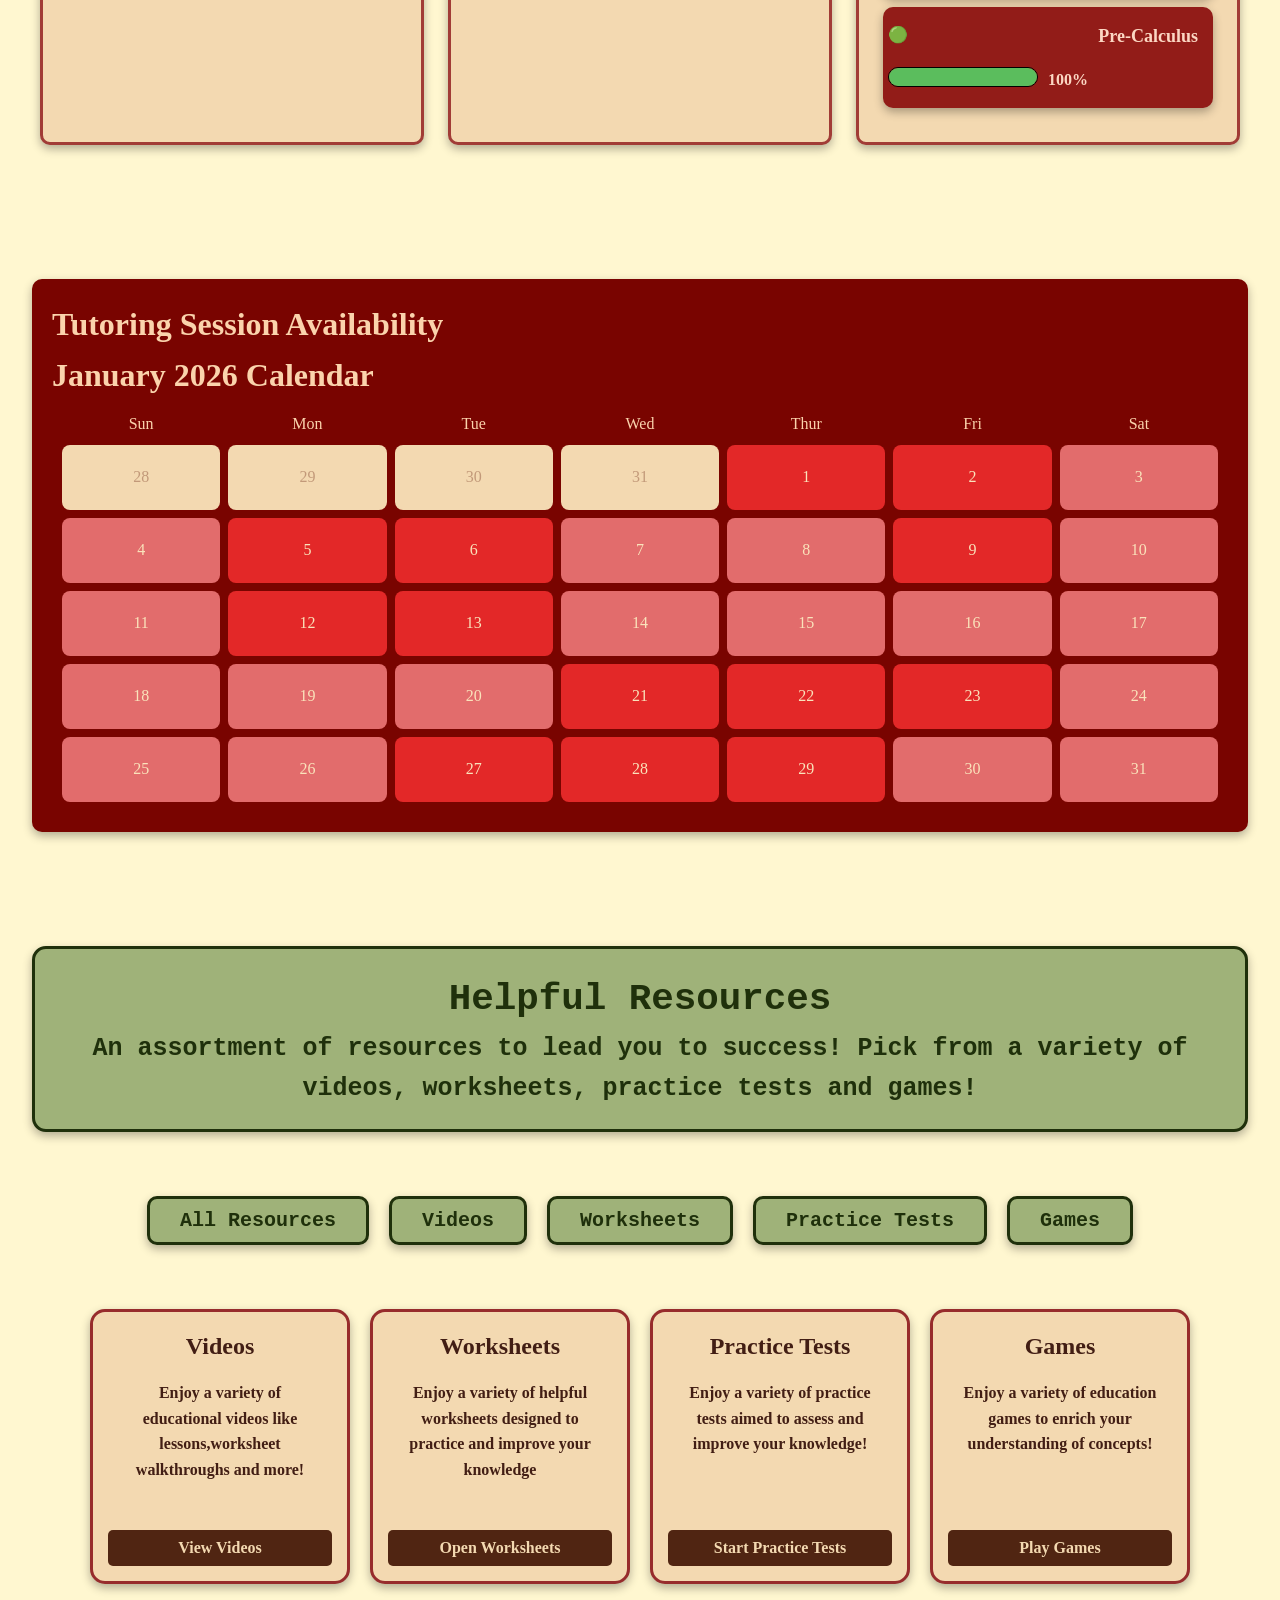
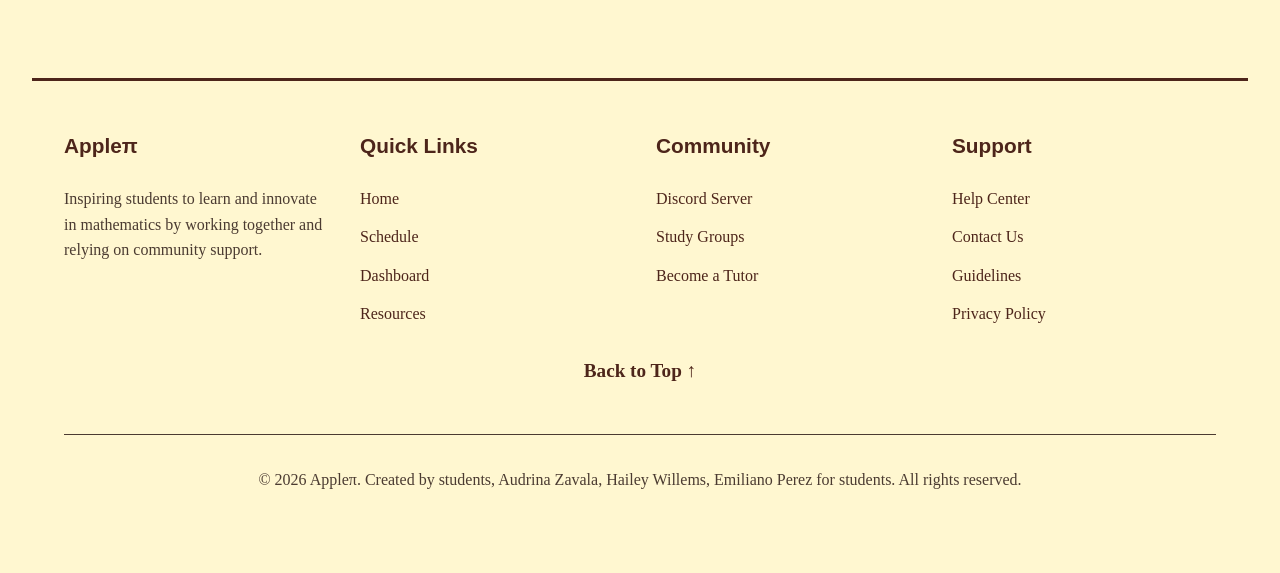
==== commit 85cad7b3: "Add files via upload" ====
--- a/FBLA.html
+++ b/FBLA.html
@@ -3,7 +3,9 @@
 <head>
   <meta charset="UTF-8">
   <meta name="viewport" content="width=device-width, initial-scale=1.0">
+  <meta name="description" content="Appleπ - A learning website founded by students to support students struggling with math. Explore various features we have to offer like live tutoring sessions, statistic tracking, and an array of helpful resources at your disposal.">
   <title>Appleπ</title>
+  <link rel="icon" type="image/x-icon" href="./images/Apple.png">
   <link rel="stylesheet" href="styles.css">
   <!-- Special Fonts-->
 
@@ -30,7 +32,7 @@
             </svg>
         </button>
         <div class="login-container">
-            <img src="images/Red and White Minimalist Apple Logo.png" alt="Appleπ login icon" class="login-icon">
+            <img src="./images/Red and White Minimalist Apple Logo.png and White Minimalist Apple Logo.png" alt="Appleπ login icon" class="login-icon">
             <div class="login-middle">
                 <div class="login-text">Log In</div>
             </div>
--- a/styles.css
+++ b/styles.css
@@ -12,8 +12,8 @@
 
 /* HEADER */
 header {
-  border-bottom: 3px solid #513a29;
-  background-color: #a61900;
+  border-bottom: 3px solid #37281c;
+  background-color: #6f1310;
   position: sticky;
   top: 0;
   z-index: 100;
@@ -222,7 +222,7 @@
 .stat {
   padding: 1.5rem;
   border-radius: 10px;
-  border: 3.5px solid #3c4f27;
+  border: 3.5px solid #1d2713;
   background-color: #9FB279;
   cursor: pointer;
   transition: transform 0.5s, box-shadow 0.5s;
@@ -237,11 +237,11 @@
 
 .stat h2{
   font-size: 40px;
-  color: #3c4f27;
+  color: #1d2713;
 }
 .stat p{
   font-size: 20px;
-  color: #506c45;
+  color: #1d2713;
 }
 
 
@@ -401,7 +401,7 @@
 }
 .progress-completed:hover{
   background-color: #6f1310;
-  border-left: 5px solid blue;
+  border-left: 5px solid #511616;
 }
 .progress-name{
   font-size: large;
@@ -561,8 +561,8 @@
     /* margin: 30px 0; */
     text-align: center;
     background-color: #9FB279;
-    color: #3c4f27;
-    border: 3.5px solid #3c4f27;
+    color: #1f300b;
+    border: 3.5px solid #1f300b;
     border-radius: 14px;
     box-shadow: 0 4px 10px rgba(0, 0, 0, 0.3);
     font-family: 'Courier New', Courier, monospace;
@@ -581,8 +581,8 @@
 .tabs{ 
     padding: 10px 30px;
     border-radius: 10px;
-    color: #3c4f27;
-    border: 3px solid #3c4f27;
+    color: #1f300b;
+    border: 3px solid #1f300b;
     background-color: #9FB279;
     display: flex;
     justify-content: center;
@@ -611,12 +611,13 @@
     padding: 15px;
     text-align: center;
     background-color: #f3d9b1;
-    color: #4D251A;
+    color: #421e14;
     width: 260px;
     border-radius: 15px;
     border: 3.5px solid rgb(151, 44, 44);;
     margin-bottom: 30px;
     box-shadow: 0 4px 10px rgba(0, 0, 0, 0.3);
+    font-weight: bold;
 } 
 
 .resource-description{
@@ -624,14 +625,14 @@
     margin: 5px;
     border-radius: 5px;
     height: 150px;
-  background-color: #e1c7a0;
+  background-color: z#e0b472;
 }
 
 .item3 {
     padding: 5px;
     margin-top: 10px;
     background-color: #502512;
-    color: #e1c7a0;
+    color: #f3d9b1;
     border-radius: 5px;
     font-weight: bold;
     cursor: pointer;
